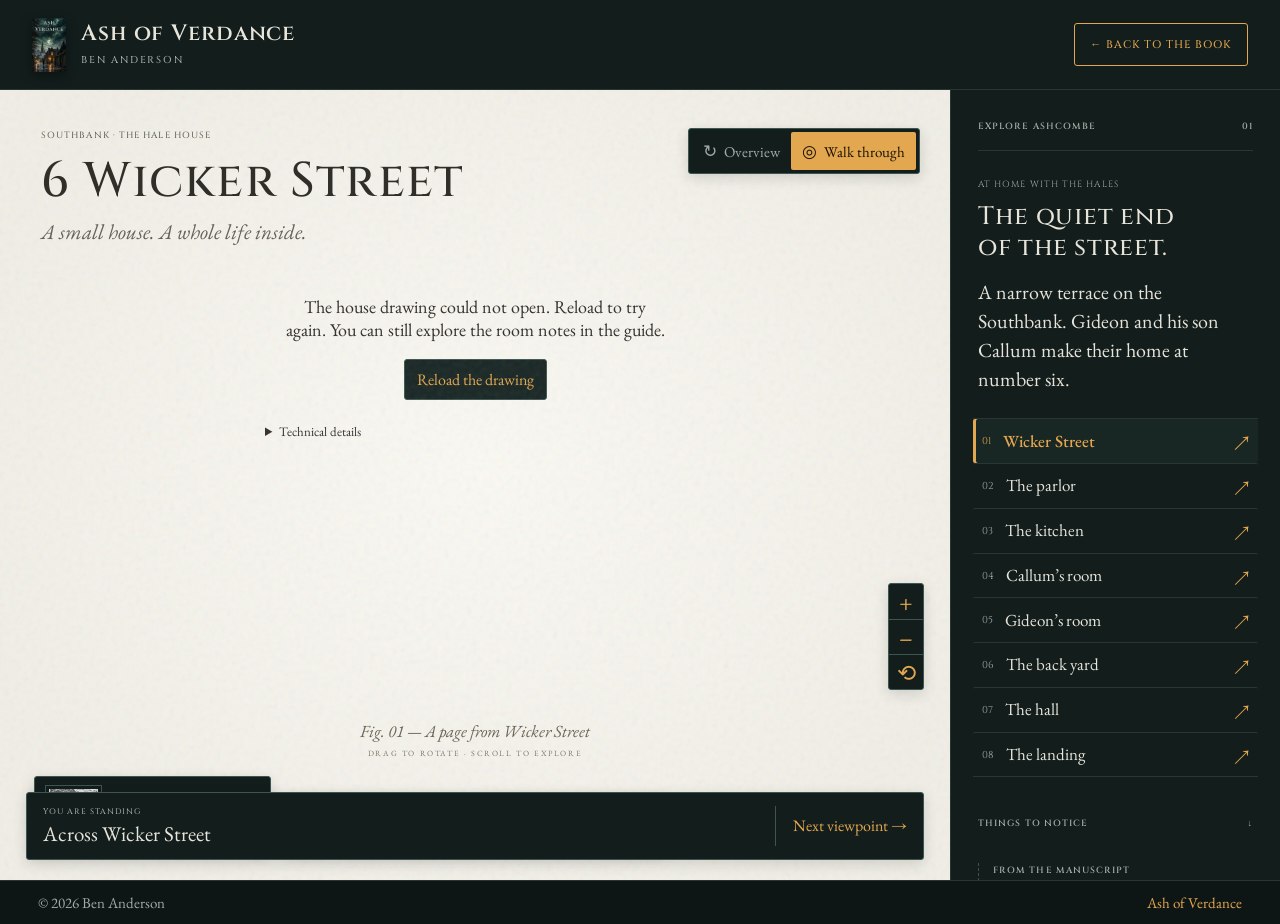
==== site/tour/index.html @ 25c8fab5 "Add illustrated, connected Hale house tour" ====
<!doctype html>
<html lang="en">
<head>
  <meta charset="utf-8">
  <meta name="viewport" content="width=device-width, initial-scale=1">
  <meta name="theme-color" content="#0e1615">
  <title>6 Wicker Street · Ash of Verdance</title>
  <meta name="description" content="Step into Gideon Hale’s home. An interactive, illustrated tour of 6 Wicker Street, from Ash of Verdance by Ben Anderson.">
  <link rel="icon" href="../cover.jpg">
  <link rel="stylesheet" href="tour.css?v=hearth-15">
  <link rel="stylesheet" href="site-theme.css?v=hearth-15">
  <script type="importmap">{"imports":{"three":"../vendor/three/three.module.js"}}</script>
</head>
<body>
  <header class="masthead">
    <a class="brand" href="../" aria-label="Ash of Verdance by Ben Anderson"><img class="brand-cover" src="../cover.jpg" alt=""><span>Ash of Verdance<small>Ben Anderson</small></span></a>
    <a class="back-link" href="../#map">← Back to the book</a>
  </header>
  <main class="workspace">
    <section class="plate" aria-label="Interactive three-dimensional illustration of Gideon Hale’s home">
      <div class="plate-heading"><p class="eyebrow">SOUTHBANK · THE HALE HOUSE</p><h1>6 Wicker Street</h1><p class="subtitle">A small house. A whole life inside.</p></div>
      <div id="viewport" tabindex="0" aria-label="3D house tour. Drag to look around. Click floor rings to move. Scroll to zoom. Use arrow keys to turn, plus and minus to zoom. Use the location and detail buttons to explore.">
        <div class="loading" id="loading" role="status"><span class="loading-drawing" aria-hidden="true">⌂</span>Opening the sketchbook…</div>
        <div class="fallback" id="fallback" hidden><p id="fallback-message">The house drawing could not open. Reload to try again. You can still explore the room notes in the guide.</p><button type="button" class="note-enter" onclick="location.reload()">Reload the drawing</button><details id="error-details" hidden><summary>Technical details</summary><pre id="error-text"></pre></details></div>
      </div>
      <div id="hotspots" class="hotspots" aria-label="Details from the novel"></div>
      <div id="waypoints" class="waypoints" aria-label="Move through the house"></div>
      <div id="overview-controls" class="overview-controls"><div role="group" aria-label="Choose a floor"><button type="button" data-floor="0" aria-pressed="true">Ground floor</button><button type="button" data-floor="1" aria-pressed="false">Upstairs</button></div><button type="button" id="begin-walk">Step inside the house →</button></div>
      <div id="walk-controls" class="walk-controls"><div><p class="eyebrow">YOU ARE STANDING</p><p id="position-label">Across Wicker Street</p></div><div id="viewpoints" class="viewpoints" role="group" aria-label="Standing viewpoints"></div><button id="step-forward" type="button">Next viewpoint →</button></div>
      <p id="tour-status" class="sr-only" role="status" aria-live="polite"></p>
      <div class="view-tools" role="group" aria-label="Camera mode"><button type="button" id="orbit" aria-pressed="false">↻ <span>Overview</span></button><button type="button" id="look" class="active" aria-pressed="true">◎ <span>Walk through</span></button></div>
      <div class="zoom-tools" role="group" aria-label="Camera controls"><button id="zoom-in" type="button" aria-label="Zoom in">+</button><button id="zoom-out" type="button" aria-label="Zoom out">−</button><button id="reset" type="button" aria-label="Reset camera view">⟲</button></div>
      <p class="drawing-label" id="drawing-label">Fig. 01 — A page from Wicker Street</p>
      <p class="gesture-hint" id="gesture-hint">DRAG TO ROTATE · SCROLL TO EXPLORE</p>
      <button class="map-peek" id="open-map" type="button" aria-haspopup="dialog"><img src="../map.jpg" alt=""><span>YOU ARE HERE<small>Southbank, Ashcombe ↗</small></span></button>
      <div class="compass" aria-hidden="true"><span id="compass-needle">↑</span><small>VIEW</small></div>
    </section>
    <aside class="journal" aria-label="House tour notes">
      <div class="journal-top"><p class="eyebrow">EXPLORE ASHCOMBE <span>01</span></p><div class="fine-rule"></div><p class="journal-kicker" id="scene-kicker">AT HOME WITH THE HALES</p><h2 id="scene-title">The quiet end<br>of the street.</h2><p class="scene-description" id="scene-description">A narrow terrace on the Southbank. Gideon and his son Callum make their home at number six.</p></div>
      <nav class="locations" aria-label="Tour locations"><button type="button" data-scene="street" aria-pressed="true" class="selected"><span>01</span> Wicker Street <span>↗</span></button><button type="button" data-scene="parlor" aria-pressed="false"><span>02</span> The parlor <span>↗</span></button><button type="button" data-scene="kitchen" aria-pressed="false"><span>03</span> The kitchen <span>↗</span></button><button type="button" data-scene="bedroom" aria-pressed="false"><span>04</span> Callum’s room <span>↗</span></button><button type="button" data-scene="gideon" aria-pressed="false"><span>05</span> Gideon’s room <span>↗</span></button><button type="button" data-scene="yard" aria-pressed="false"><span>06</span> The back yard <span>↗</span></button><button type="button" data-scene="hall"><span>07</span> The hall <span>↗</span></button><button type="button" data-scene="landing"><span>08</span> The landing <span>↗</span></button></nav>
      <nav id="room-exits" class="room-exits" aria-label="Doorways from this room"></nav>
      <div class="notice"><p class="eyebrow">THINGS TO NOTICE <span>↓</span></p><div id="details-list" class="details-list"></div></div>
      <article class="field-note" aria-live="polite" aria-atomic="true"><p class="eyebrow" id="note-number">FROM THE MANUSCRIPT</p><h3 id="note-title">The way home</h3><p id="note-text">The family usually comes in through the back. The front door opens straight onto Wicker Street, and sticks in its frame in wet weather.</p><button type="button" id="note-enter" class="note-enter" hidden></button><p class="source" id="note-source">CHAPTERS 13 & 26 · PHYSICAL DETAIL ONLY</p></article>
      <button type="button" class="next-stop" id="next-stop">Enter the front parlor <span>→</span></button>
      <div class="journal-foot"><span class="tiny-diamond" aria-hidden="true">◇</span><p>An illustrated interpretation.<br>Details from the book. No story reveals.</p><button type="button" id="open-sources">About this tour ↗</button></div>
    </aside>
  </main>
  <footer class="folio"><span>&copy; 2026 Ben Anderson</span><a href="../">Ash of Verdance</a></footer>
  <dialog id="map-dialog" aria-labelledby="map-title"><div class="dialog-heading"><div><p class="eyebrow">A CITY ON THE RIVER WEND</p><h2 id="map-title">Find your bearings.</h2></div><button type="button" class="close-dialog" aria-label="Close map">×</button></div><div class="dialog-map"><img src="../map.jpg" width="1200" height="1800" alt="Reader map of Ashcombe"><button type="button" class="map-marker" id="map-house">⌂ <span>6 Wicker Street</span></button></div><p class="map-disclaimer">Wicker Street is placed approximately within Southbank; it is not labelled on the reader map.</p></dialog>
  <dialog id="sources-dialog" aria-labelledby="sources-title"><div class="dialog-heading"><div><p class="eyebrow">A NOTE ON THE DRAWING</p><h2 id="sources-title">Built from the page.</h2></div><button type="button" class="close-dialog" aria-label="Close about this tour">×</button></div><div class="sources-body"><p>This tour imagines the Hale house near the start of <em>Ash of Verdance</em>. It uses the novel’s physical descriptions without retelling what happens in its rooms.</p><h3>What comes from the book</h3><ul><li><strong>Chapter 2, Mags:</strong> number six, the narrow front parlor, the kitchen table, lamp, and satchel peg by the back door.</li><li><strong>Chapter 8, Sallow Jack:</strong> Gideon’s washstand and looking glass, and Callum’s coat on its hook.</li><li><strong>Chapter 7, The Docks:</strong> the back gate, the kitchen range, and the clock on its shelf.</li><li><strong>Chapter 12, Seized:</strong> the hallway, creaking third stair, parlor mantel and clock, and the ill-fitting sash in Callum’s back bedroom.</li><li><strong>Chapters 13–15:</strong> the iron back latch, stone threshold, flagstones, range fender, kitchen cupboard, bread crock, coal scuttles, jug, and cup.</li><li><strong>Chapters 19, 25 & 26:</strong> the back lane, yard gate, kettle and rail, old pencil marks on the kitchen door, and the front window’s aged lace. Only descriptions of objects are used here.</li><li><strong>World notes, Ashcombe:</strong> a two-up two-down terrace on Wicker Street, roughly ten minutes from the bridge.</li></ul><h3>What the illustration fills in</h3><p>The exact dimensions, room arrangement, window positions, roof, brickwork, furniture shapes, street paving, and yard planting are artistic choices. The settee, Gideon’s dresser, and the arrangement of domestic objects fill in the house around its described furnishings. The rug is set back to leave the significant hearth boards visible. In this tour, the back entrance is placed at the end of the hall, beside the kitchen. Neighbouring houses and the street lamp establish the setting. The marker on the city map is approximate.</p><p>The tour is a three-dimensional ink drawing. The house opens as a cutaway overview. Step inside to look around at eye level, click the floor rings to move, or follow an arrow through an open doorway. The rooms share one connected hall, staircase and landing; moving between them follows that route. Numbered viewpoint buttons offer the same route. Choose <em>Overview</em> to rotate a cutaway of the room. You can also use the arrow keys while the scene has focus, or select each detail in the notes. The parlor, kitchen, and both bedrooms can all be entered; the street and yard connect them.</p><p class="source">AN ILLUSTRATED INTERPRETATION · CREATED FOR BEN ANDERSON</p></div></dialog>
  <noscript><p class="noscript">This illustrated 3D tour needs JavaScript. The house descriptions remain available above. <a href="../#map">Return to the Ashcombe map.</a></p></noscript>
  <script type="module">
    import('./tour.js?v=hearth-15').catch(error => {
      console.error('House tour could not start:', error);
      document.getElementById('loading').hidden = true;
      document.getElementById('fallback').hidden = false;
      document.getElementById('error-details').hidden = false;
      document.getElementById('error-text').textContent = `${error.name || 'Error'}: ${error.message || String(error)}`;
    });
  </script>
</body>
</html>
---- site/tour/tour.css ----
:root{--paper:#eeeade;--paper-light:#f7f4ec;--ink:#302e29;--muted:#7d796e;--line:#d3cebf;--accent:#73664d;--serif:'Cormorant Garamond',Georgia,serif;--sans:'DM Sans',Arial,sans-serif;color-scheme:light}
*{box-sizing:border-box}body{margin:0;background:var(--paper);color:var(--ink);font-family:var(--sans);font-size:14px}button,a{-webkit-tap-highlight-color:transparent}button{font:inherit;color:inherit;cursor:pointer}a{color:inherit}button:focus-visible,a:focus-visible,#viewport:focus-visible{outline:2px solid #6c5c38;outline-offset:4px}button{border:0;background:none}button:hover{color:#060504}button:disabled{opacity:.4;cursor:default}[hidden]{display:none!important}
.masthead{height:90px;display:flex;align-items:center;justify-content:space-between;border-bottom:1px solid var(--line);padding:0 38px}.brand{display:flex;align-items:center;gap:15px;text-decoration:none;font-family:var(--serif);font-weight:600;font-size:24px;letter-spacing:5px}.brand small{display:block;font:8px var(--sans);letter-spacing:2.1px;margin-top:5px}.brand-mark{display:grid;place-items:center;border:1px solid var(--ink);width:39px;height:45px;font:30px var(--serif);letter-spacing:0;outline:1px solid var(--ink);outline-offset:3px}.back-link{font-size:11px;letter-spacing:.3px;text-decoration:none;border-bottom:1px solid var(--line);padding:7px 0}.workspace{display:grid;grid-template-columns:minmax(0,1fr) 330px;min-height:790px;height:calc(100svh - 134px)}.plate{position:relative;overflow:hidden;min-width:0;background:radial-gradient(ellipse at 45% 50%,#f9f6ed 0%,#eeeade 75%)}.plate:after{content:'';position:absolute;inset:0;pointer-events:none;opacity:.14;background-image:url("data:image/svg+xml,%3Csvg viewBox='0 0 180 180' xmlns='http://www.w3.org/2000/svg'%3E%3Cfilter id='n'%3E%3CfeTurbulence type='fractalNoise' baseFrequency='.77' numOctaves='3' stitchTiles='stitch'/%3E%3C/filter%3E%3Crect width='100%25' height='100%25' opacity='.4' filter='url(%23n)'/%3E%3C/svg%3E")}.plate-heading{position:absolute;top:39px;left:41px;pointer-events:none;z-index:2}.eyebrow{font-size:9px;line-height:1.6;font-weight:600;letter-spacing:1.8px;margin:0;color:var(--muted)}h1{font:500 clamp(40px,4.7vw,70px)/1.05 var(--serif);letter-spacing:-1.8px;margin:10px 0 7px}.subtitle{font:italic 18px var(--serif);color:var(--muted);margin:0}#viewport{position:absolute;inset:0;outline-offset:-5px;touch-action:none}#viewport>canvas,#viewport>.ink-svg{display:block;width:100%;height:100%;cursor:grab}#viewport>canvas:active,#viewport>.ink-svg:active{cursor:grabbing}.loading{position:absolute;inset:0;display:flex;align-items:center;justify-content:center;flex-direction:column;gap:15px;color:var(--muted);font:italic 21px var(--serif)}.loading-drawing{font:65px var(--serif)}.fallback{position:absolute;inset:190px 60px 150px;text-align:center}.fallback img{height:65%;max-width:100%;object-fit:contain;filter:sepia(.2);opacity:.8}.fallback p{max-width:380px;margin:15px auto;font:18px var(--serif)}.hotspots{position:absolute;inset:0;pointer-events:none;z-index:3}.hotspot{position:absolute;display:grid;place-items:center;width:27px;height:27px;border:1px solid #605c50;border-radius:50%;background:#f9f5e9e8;font-size:10px;font-weight:600;pointer-events:auto;box-shadow:0 0 0 4px #f7f3e955;transform:translate(-50%,-50%)}.hotspot:hover,.hotspot.active{background:var(--ink);color:var(--paper-light);box-shadow:0 0 0 5px #f7f3e988}.hotspot-label{position:absolute;left:35px;white-space:nowrap;background:#f7f3e9ed;border:1px solid var(--line);font-size:10px;padding:7px 10px;display:none}.hotspot:hover .hotspot-label{display:block}.view-tools{position:absolute;z-index:4;top:38px;right:30px;border:1px solid #c8c1b2;display:flex;background:#f4f0e6ed;padding:3px;border-radius:3px}.view-tools button{padding:9px 11px;font-size:14px;color:var(--muted)}.view-tools button span{font-size:10px;margin-left:4px}.view-tools .active{background:var(--ink);color:var(--paper-light);border-radius:2px}.zoom-tools{position:absolute;z-index:4;right:26px;bottom:190px;display:flex;flex-direction:column;border:1px solid #c8c1b2;background:#f4f0e6e8}.zoom-tools button{width:34px;height:35px;font-size:20px}.zoom-tools button+button{border-top:1px solid var(--line)}.drawing-label{position:absolute;bottom:138px;left:0;right:0;pointer-events:none;text-align:center;font:italic 17px var(--serif);color:#6b6557;margin:0;z-index:2}.gesture-hint{position:absolute;bottom:113px;left:0;right:0;text-align:center;font-size:8px;letter-spacing:1.6px;color:var(--muted);pointer-events:none;z-index:2}.map-peek{position:absolute;bottom:29px;left:34px;z-index:4;display:flex;gap:13px;align-items:center;padding:0;text-align:left}.map-peek img{width:57px;height:57px;object-fit:cover;object-position:60% 70%;border:1px solid #ada694;filter:sepia(.4);padding:3px}.map-peek span{font-size:8px;letter-spacing:1.6px;font-weight:600;color:var(--muted)}.map-peek small{display:block;font:italic 15px var(--serif);letter-spacing:0;margin-top:6px;color:var(--ink)}.compass{position:absolute;bottom:31px;right:33px;display:flex;flex-direction:column;align-items:center;color:#827a67;gap:6px}.compass span{display:block;font:37px var(--serif);line-height:35px;transform-origin:center}.compass small{font-size:7px;letter-spacing:2px}.journal{position:relative;border-left:1px solid var(--line);background:#f3efe5;overflow-y:auto;scrollbar-width:thin;padding:29px 27px 20px;z-index:5}.journal .eyebrow{display:flex;justify-content:space-between;font-size:8px;letter-spacing:1.5px}.fine-rule{border-top:1px solid var(--line);margin:17px 0 27px}.journal-kicker{font-size:8px;letter-spacing:1.65px;color:var(--muted);margin:0 0 9px}.journal h2{font:500 35px/1.04 var(--serif);letter-spacing:-.6px;margin:0 0 15px}.scene-description{font:17px/1.5 var(--serif);color:#716b5e;margin:0}.locations{margin:23px -5px 25px;border-top:1px solid var(--line);border-bottom:1px solid var(--line)}.locations button{display:flex;align-items:center;gap:12px;width:100%;padding:11px 7px;text-align:left;font-size:11px}.locations button+button{border-top:1px solid #dcd6c955}.locations button span:first-child{font-size:9px;color:var(--muted)}.locations button span:last-child{margin-left:auto;font-size:13px}.locations button.selected{background:#e5dfd0;font-weight:600}.notice>.eyebrow{margin-bottom:11px}.details-list{display:grid;gap:2px}.detail-button{display:flex;align-items:center;gap:10px;text-align:left;padding:6px 0;width:100%;font-size:10px;color:#696252}.detail-button span{display:grid;place-items:center;border:1px solid #bab1a0;border-radius:50%;width:19px;height:19px;font-size:8px}.detail-button.active{color:var(--ink)}.detail-button.active span{color:var(--paper-light);background:var(--ink);border-color:var(--ink)}.field-note{border-left:1px solid #bcb29d;padding-left:14px;margin:21px 0 20px}.field-note h3{font:500 24px var(--serif);margin:6px 0}.field-note>p:not(.eyebrow):not(.source){font:16px/1.45 var(--serif);margin:0;color:#6d6657}.source{font-size:7px!important;line-height:1.6;letter-spacing:1.1px;color:#8b8271;margin:12px 0 0}.next-stop{display:flex;justify-content:space-between;align-items:center;border:1px solid #8c8069;width:100%;padding:13px 12px;text-align:left;font-size:10px;background:#ebe4d5}.next-stop:hover{background:#e0d7c4}.next-stop span{font-size:17px}.journal-foot{display:grid;grid-template-columns:15px 1fr;column-gap:6px;align-items:center;margin-top:21px;color:#89806e}.journal-foot p{font:italic 13px/1.4 var(--serif);margin:0}.journal-foot button{grid-column:2;text-align:left;padding:10px 0 0;text-decoration:underline;text-underline-offset:3px;font-size:8px}.folio{height:44px;display:flex;justify-content:space-between;align-items:center;padding:0 38px;border-top:1px solid var(--line);font-size:8px;letter-spacing:1.65px;color:#857d6b}.folio i{font-family:var(--serif);text-transform:none;letter-spacing:0;font-size:12px;margin:0 3px}
dialog{border:1px solid #ada18a;padding:25px;background:var(--paper-light);color:var(--ink);max-width:min(620px,calc(100% - 30px));max-height:90svh;scrollbar-width:thin}dialog::backdrop{background:#28261fd9;backdrop-filter:blur(4px)}.dialog-heading{display:flex;justify-content:space-between;align-items:center;gap:20px;margin-bottom:20px}.dialog-heading h2{font:500 33px var(--serif);margin:4px 0 0}.close-dialog{font:30px var(--serif);width:40px;height:40px}.dialog-map{position:relative}.dialog-map>img{width:100%;height:auto;display:block}.map-marker{position:absolute;left:64%;top:69%;background:var(--ink);color:var(--paper-light);padding:6px 8px;border:2px solid var(--paper-light);box-shadow:0 0 0 1px var(--ink);font-size:22px;white-space:nowrap;transform:translate(-50%,-50%)}.map-marker span{font-size:10px;vertical-align:middle}.map-disclaimer{font:italic 15px/1.4 var(--serif);color:var(--muted);margin:15px 0 0}.sources-body{font:18px/1.55 var(--serif)}.sources-body h3{font-weight:600;margin:22px 0 10px}.sources-body ul{padding-left:22px}.sources-body li{padding:5px 0}.sources-body .source{margin-top:25px}.noscript{padding:20px;text-align:center}
@media(min-width:1500px){.workspace{grid-template-columns:minmax(0,1fr) 370px}.journal{padding:36px 36px}.journal h2{font-size:40px}.scene-description{font-size:19px}.field-note>p:not(.eyebrow):not(.source){font-size:18px}.locations button{padding:13px 7px}.detail-button{padding:8px 0}.fine-rule{margin-bottom:35px}}
@media(max-width:1050px){.workspace{grid-template-columns:minmax(0,1fr) 290px}.journal{padding:24px 20px}.plate-heading{left:28px;top:31px}h1{font-size:49px}.view-tools{top:151px;left:28px;right:auto}.journal h2{font-size:32px}}
@media(max-width:720px){.masthead{height:73px;padding:0 23px}.brand{font-size:20px;gap:12px;letter-spacing:3px}.brand small{font-size:6px;letter-spacing:1.5px}.brand-mark{height:33px;width:29px;font-size:24px}.back-link{font-size:9px}.workspace{display:flex;flex-direction:column;height:auto;min-height:0}.plate{height:650px;height: min(760px,calc(100svh - 75px));min-height:560px}.plate-heading{left:25px;top:28px}h1{font-size:52px}.subtitle{font-size:17px}.view-tools{top:146px;left:25px}.zoom-tools{bottom:155px;right:18px}.drawing-label{bottom:123px}.gesture-hint{bottom:97px;font-size:7px}.map-peek{bottom:25px;left:24px}.map-peek img{width:45px;height:45px}.compass{bottom:26px;right:24px}.journal{border-left:0;border-top:1px solid var(--line);padding:25px;overflow:visible}.journal-top{max-width:580px}.fine-rule{margin:14px 0 23px}.journal h2 br{display:none}.journal h2 br:after{content:' '}.journal h2{font-size:36px}.locations{display:flex;gap:3px;margin:20px 0;padding:6px 0}.locations button{width:auto;flex:1;gap:6px;padding:10px 6px;font-size:10px;white-space:nowrap}.locations button+button{border-top:0}.locations button span:last-child{display:none}.details-list{grid-template-columns:1fr 1fr;gap:6px 12px}.field-note{margin:23px 0}.field-note>p:not(.eyebrow):not(.source){font-size:18px}.journal-foot{margin:20px 0 4px}.folio{height:auto;min-height:59px;padding:17px 24px;gap:15px;flex-wrap:wrap;font-size:7px}.hotspot-label{display:none!important}.map-marker span{font-size:8px}.dialog-heading h2{font-size:28px}}
@media(prefers-reduced-motion:reduce){*{scroll-behavior:auto!important}}

/* Paper, open doorways, and visible room choices. */
:root{--paper:#f0eee6;--paper-light:#faf8f1;--ink:#292825;--line:#d2cfc4}
.plate{background:radial-gradient(ellipse at 50% 48%,#faf9f3 0%,#f0eee6 80%)}
.plate:after{opacity:.21}
.journal{background:#f7f4eb}.field-note{border-left-style:dashed}
.detail-row{display:flex;align-items:center;gap:5px;min-width:0}
.detail-row .detail-button{flex:1;min-width:0}.detail-button span{flex-shrink:0}
.detail-enter{flex-shrink:0;padding:9px 4px;font-size:9px;border-bottom:1px solid #aaa28e;white-space:nowrap}
.note-enter{display:block;margin-top:12px;padding:10px 13px;border:1px solid #8d846f;background:#ede8db;font-size:10px}
@media(max-width:720px){
  .plate{min-height:640px}
  .locations{display:grid;grid-template-columns:repeat(3,minmax(0,1fr));gap:4px}
  .locations button{min-height:40px;font-size:10px}.details-list{grid-template-columns:1fr}
}

.fallback>.note-enter{margin:18px auto}.fallback details{max-width:420px;margin:22px auto;font:13px/1.5 var(--sans);text-align:left}.fallback pre{white-space:pre-wrap;overflow-wrap:anywhere;padding:12px;background:#e5dfd1;border:1px solid var(--line)}

/* Eye-level tour: the artwork takes the stage; navigation sits at its edges. */
.hotspot-label{color:#292825;background:#fffdf7;border-color:#b7af9d;box-shadow:0 6px 22px #28261f24;white-space:normal;width:260px;text-align:left;padding:13px 15px;font-weight:400;line-height:1.5;pointer-events:none;z-index:10}
.hotspot-label strong{display:block;font:600 20px/1.15 var(--serif);margin-bottom:6px}
.hotspot-label>span{display:block;font:12px/1.5 var(--sans);color:#4f4b42}
.hotspot:hover,.hotspot:focus-visible{z-index:20}
.hotspot:hover .hotspot-label,.hotspot:focus-visible .hotspot-label{display:block}
.tip-left .hotspot-label{left:auto;right:35px}
.hotspot:focus-visible .hotspot-label{display:block}
.waypoints{position:absolute;inset:0;z-index:4;pointer-events:none}
.waypoint{position:absolute;transform:translate(-50%,-50%);pointer-events:auto;min-width:48px;height:44px;padding:5px;display:grid;place-items:center}
.waypoint-icon{display:grid;place-items:center;width:40px;height:26px;border:2px solid #fefcf5;border-radius:50%;background:#302e29bb;box-shadow:0 0 0 1px #302e2970,0 3px 8px #0003;color:#fffdf5;font:24px/1 var(--sans)}
.waypoint.door .waypoint-icon{background:#f7f3e9;color:#302e29;border-color:#302e29;font-size:19px}
.waypoint:hover .waypoint-icon,.waypoint:focus-visible .waypoint-icon{background:#292825;color:white;box-shadow:0 0 0 5px #f8f5e970}
.waypoint-label{display:none;position:absolute;bottom:47px;left:50%;transform:translateX(-50%);padding:9px 12px;max-width:230px;width:max-content;white-space:normal;background:#292825;color:#fffdf5;box-shadow:0 4px 12px #0002;font:11px/1.4 var(--sans);text-align:center}
.waypoint:hover,.waypoint:focus-visible{z-index:8}.waypoint:hover .waypoint-label,.waypoint:focus-visible .waypoint-label{display:block}
.waypoint.tip-left .waypoint-label{left:auto;right:0;transform:none}
.walk-controls{position:absolute;z-index:5;bottom:20px;left:26px;right:26px;display:flex;align-items:center;gap:18px;padding:13px 16px;background:#faf8f0f2;border:1px solid #c6c0b1;box-shadow:0 6px 28px #27251f12;border-radius:3px}
.walk-controls .eyebrow{font-size:7px;letter-spacing:1.4px}
#position-label{font:500 21px/1.1 var(--serif);margin:4px 0 0}.viewpoints{display:flex;gap:4px;margin-left:auto}
.viewpoints button{height:36px;width:36px;border:1px solid #c7c0b2;border-radius:50%;font-size:10px;background:#fffdf6}
.viewpoints button[aria-pressed=true]{background:#302e29;color:#fffdf6;border-color:#302e29}
#step-forward{border-left:1px solid #c7c0b2;padding:10px 0 10px 17px;font-size:11px;max-width:190px;text-align:left}
.room-exits{display:flex;gap:6px;flex-wrap:wrap;margin:-10px 0 25px}.room-exits button{font-size:10px;line-height:1.5;padding:9px 11px;border:1px solid #c6bfaf;background:#ebe6d9;text-align:left}
.room-exits button:hover{background:#ddd5c2}
.plate[data-mode=look] .plate-heading{top:24px;left:27px;background:#faf8f0eb;padding:12px 17px;border:1px solid #d1cabc;border-radius:2px}
.plate[data-mode=look] h1{font-size:30px;letter-spacing:-.5px;margin:3px 0 0}
.plate[data-mode=look] .subtitle{display:none}.plate[data-mode=look] .eyebrow{font-size:7px}
.plate[data-mode=look] .view-tools{top:24px;right:26px;left:auto}
.plate[data-mode=look] .map-peek{bottom:113px;left:27px;padding:8px 10px;background:#faf8f0e8;border:1px solid #d1cabc}
.plate[data-mode=look] .map-peek img{width:35px;height:35px}.plate[data-mode=look] .map-peek span{font-size:7px}
.plate[data-mode=look] .map-peek small{font-size:13px;margin-top:3px}
.plate[data-mode=look] .zoom-tools{bottom:113px;right:26px}
.plate[data-mode=look] .drawing-label,.plate[data-mode=look] .compass{display:none}
.plate[data-mode=look] .gesture-hint{bottom:92px;color:#3e3a32;text-shadow:0 0 4px #fff,0 0 6px #fff}
.sr-only{position:absolute;width:1px;height:1px;padding:0;margin:-1px;overflow:hidden;clip:rect(0,0,0,0);white-space:nowrap;border:0}
@media(max-width:1050px){.walk-controls{gap:10px;left:16px;right:16px;padding:12px}.walk-controls>div:first-child{max-width:170px}#position-label{font-size:18px}.viewpoints{gap:3px}.viewpoints button{width:30px;height:30px}#step-forward{max-width:125px;padding-left:10px;font-size:10px}.plate[data-mode=look] .view-tools{top:111px;left:27px;right:auto}}
@media(max-width:720px){
 .plate[data-mode=look]{min-height:590px;height:calc(100svh - 73px);max-height:850px}
 .plate[data-mode=look] .plate-heading{top:18px;left:18px;padding:9px 12px}.plate[data-mode=look] h1{font-size:27px}
 .plate[data-mode=look] .view-tools{top:98px;left:18px}.plate[data-mode=look] .map-peek{left:18px;bottom:128px}.plate[data-mode=look] .zoom-tools{right:18px;bottom:128px}
 .walk-controls{bottom:15px;left:14px;right:14px;flex-wrap:wrap;gap:8px;padding:11px 12px}.walk-controls>div:first-child{max-width:none;flex:1}.viewpoints{margin-left:0}#step-forward{flex-basis:100%;max-width:none;border-left:0;border-top:1px solid #d1cabc;padding:9px 0 0;text-align:center}
 .plate[data-mode=look] .gesture-hint{bottom:112px;font-size:6px;letter-spacing:1px}
 .hotspot:hover .hotspot-label,.hotspot:focus-visible .hotspot-label{display:block!important;width:min(230px,65vw)}
 .hotspot-label{top:35px;left:-12px}.tip-left .hotspot-label{right:-12px}.hotspot-label>span{font-size:11px}.hotspot-label strong{font-size:18px}
 .room-exits{margin-top:-5px}.room-exits button{min-height:42px}.waypoint-label{max-width:160px}
}
.overview-controls{position:absolute;bottom:28px;left:50%;transform:translateX(-50%);z-index:5;display:flex;align-items:center;gap:12px;padding:8px;background:#faf8f1f2;border:1px solid #c6c0b1;box-shadow:0 6px 28px #27251f12;border-radius:3px;white-space:nowrap}
.overview-controls>div{display:flex;gap:4px}.overview-controls button{padding:10px 13px;font-size:11px}.overview-controls [aria-pressed=true]{background:#302e29;color:#fffdf5}.overview-controls #begin-walk{border-left:1px solid #c6c0b1}
.plate[data-mode=orbit] .map-peek{bottom:115px}.plate[data-mode=orbit] .compass{bottom:115px}
.plate[data-mode=orbit] .drawing-label{bottom:112px}.plate[data-mode=orbit] .gesture-hint{bottom:88px}
@media(max-width:1050px){.overview-controls{gap:4px}.overview-controls button{padding:10px;font-size:10px}}
@media(max-width:720px){.overview-controls{bottom:20px;flex-wrap:wrap;width:calc(100% - 36px);justify-content:center;white-space:normal}.overview-controls #begin-walk{border-left:0}.plate[data-mode=orbit] .map-peek{bottom:150px}.plate[data-mode=orbit] .compass{bottom:150px}.plate[data-mode=orbit] .drawing-label{bottom:125px}.plate[data-mode=orbit] .gesture-hint{bottom:106px}}
---- site/tour/site-theme.css ----
@import url('https://fonts.googleapis.com/css2?family=Cinzel:wght@500;600&family=EB+Garamond:ital,wght@0,400;0,500;1,400&display=swap');

/* The author's site palette and typography; the illustration retains its paper ground. */
:root{--night:#0e1615;--hero:#121d1c;--site-line:#283734;--fg:#e7e4da;--site-muted:#a2aba5;--lamp:#e3a74f;--lamp-hi:#f0bb68;--button-ink:#1a1206;--pill:#182624;--pill-line:#3d5550;--pill-fg:#c9d6cd;--display:"Cinzel",Georgia,serif;--serif:"EB Garamond",Garamond,Georgia,serif;--sans:var(--serif);color-scheme:dark}
body{background:var(--night);color:var(--fg);font-family:var(--serif);font-size:18px;line-height:1.5}
a{color:var(--lamp)}a:hover{color:var(--lamp-hi)}button:hover{color:var(--lamp-hi)}
button:focus-visible,a:focus-visible,#viewport:focus-visible{outline-color:var(--lamp);outline-offset:3px}
.masthead{background:var(--hero);border-color:var(--site-line);padding-inline:32px}
.brand{font:600 22px/1.2 var(--display);letter-spacing:.04em;color:var(--fg);gap:15px}
.brand:hover{color:var(--fg)}.brand small{font:500 10px/1.5 var(--display);letter-spacing:.18em;text-transform:uppercase;color:var(--site-muted);margin-top:6px}
.brand-cover{display:block;width:34px;height:54px;object-fit:cover;border-radius:2px;box-shadow:0 4px 12px #0005}
.back-link{font:500 11px var(--display);letter-spacing:.08em;text-transform:uppercase;border:1px solid var(--lamp);padding:13px 15px;border-radius:3px}
.journal{background:var(--hero);border-color:var(--site-line);color:var(--fg);scrollbar-color:var(--pill-line) var(--hero)}
.journal .eyebrow,.journal-kicker,.source,.journal-foot{color:var(--site-muted)}
.journal .eyebrow,.journal-kicker{font-family:var(--display);font-size:9px;letter-spacing:.12em}
.fine-rule,.locations{border-color:var(--site-line)}
.journal h2{font:500 25px/1.25 var(--display);letter-spacing:.025em;color:var(--fg)}
.scene-description{font:20px/1.45 var(--serif);color:var(--fg)}
.locations{margin-block:24px}.locations button{font:17px/1.25 var(--serif);padding:10px 9px;color:var(--fg);border-radius:2px}
.locations button+button{border-color:var(--site-line)}.locations button span:first-child{font:10px var(--display);color:var(--site-muted)}
.locations button span:last-child{color:var(--lamp);font-size:19px}.locations button:hover{background:var(--pill);color:var(--lamp)}
.locations button.selected{background:var(--pill);box-shadow:inset 3px 0 var(--lamp);color:var(--lamp);font-weight:500}.locations button.selected span{color:var(--lamp)}
.room-exits button,.note-enter{background:var(--pill);border-color:var(--pill-line);color:var(--lamp);font:16px/1.2 var(--serif);border-radius:3px;padding:10px 12px}
.room-exits button:hover,.note-enter:hover{border-color:var(--lamp);background:var(--pill)}
.detail-button{font:16px/1.3 var(--serif);color:var(--pill-fg);padding-block:8px}.detail-button span{border-color:var(--pill-line);font:9px var(--display);width:22px;height:22px}
.detail-button.active,.detail-button:hover{color:var(--lamp)}.detail-button.active span{background:var(--lamp);color:var(--button-ink);border-color:var(--lamp)}
.detail-enter{color:var(--lamp);font-size:14px;border-color:var(--pill-line)}
.field-note{border-color:var(--pill-line)}.field-note h3{font:500 25px/1.2 var(--serif);color:var(--fg)}
.field-note>p:not(.eyebrow):not(.source){font:19px/1.45 var(--serif);color:var(--fg)}
.source{font:9px/1.6 var(--display)!important;letter-spacing:.06em}
.next-stop{background:var(--lamp);border-color:var(--lamp);color:var(--button-ink);font:500 11px/1.5 var(--display);letter-spacing:.04em;border-radius:3px;padding:14px}
.next-stop:hover{background:var(--lamp-hi);color:var(--button-ink)}
.journal-foot p{font:italic 16px/1.4 var(--serif)}.journal-foot button{color:var(--lamp);font-size:15px;padding-top:8px}
.folio{background:var(--night);border-color:var(--site-line);font:15px var(--serif);letter-spacing:0;color:var(--site-muted)}
.folio a{text-decoration:none}.folio a:hover{text-decoration:underline}

.plate{color:#302e29;color-scheme:light}.plate h1{font:500 clamp(30px,3.8vw,54px)/1.2 var(--display);letter-spacing:.025em}
.plate .eyebrow{font:500 9px/1.5 var(--display);letter-spacing:.12em;color:#66685d}.subtitle{font:italic 21px/1.3 var(--serif);color:#656359}
.view-tools,.zoom-tools,.walk-controls,.overview-controls,.plate[data-mode=look] .plate-heading,.plate[data-mode=look] .map-peek,.map-peek{background:var(--hero);color:var(--fg);border:1px solid var(--pill-line);border-radius:3px;box-shadow:0 4px 14px #0e161524}
.view-tools button{font:17px var(--serif);color:var(--site-muted);padding:8px 11px}.view-tools button span{font-size:15px}.view-tools .active{background:var(--lamp);color:var(--button-ink)}
.zoom-tools button{color:var(--lamp);font-size:23px}.zoom-tools button+button{border-color:var(--pill-line)}
.walk-controls .eyebrow,.plate[data-mode=look] .plate-heading .eyebrow{color:var(--site-muted);font-size:8px}
.plate[data-mode=look] h1{font:500 25px/1.2 var(--display);color:var(--fg);letter-spacing:.02em}
#position-label{font:21px/1.15 var(--serif);color:var(--fg)}
.viewpoints button{background:var(--pill);border-color:var(--pill-line);color:var(--fg);font:11px var(--display)}
.viewpoints button[aria-pressed=true]{background:var(--lamp);color:var(--button-ink);border-color:var(--lamp)}
#step-forward{color:var(--lamp);border-color:var(--pill-line);font:16px/1.2 var(--serif)}
.overview-controls button{font:15px var(--serif);color:var(--fg)}.overview-controls [aria-pressed=true]{background:var(--pill);box-shadow:inset 0 -2px var(--lamp);color:var(--lamp)}
.overview-controls #begin-walk{background:var(--lamp);border:1px solid var(--lamp);color:var(--button-ink);border-radius:3px;font:500 10px/1.4 var(--display);letter-spacing:.04em}
.overview-controls #begin-walk:hover{background:var(--lamp-hi)}
.map-peek{padding:8px 10px}.map-peek span,.plate[data-mode=look] .map-peek span{font:500 8px var(--display);color:var(--site-muted)}
.map-peek small,.plate[data-mode=look] .map-peek small{font:italic 16px var(--serif);color:var(--lamp)}.map-peek img{border-color:var(--pill-line);filter:none}
.hotspot{color:#302e29;font-family:var(--display)}.hotspot:hover,.hotspot.active{background:var(--lamp);color:var(--button-ink)}
.hotspot-label{background:#fffdf7;color:#292825;border-color:#b7af9d;width:285px}.hotspot-label strong{font:500 23px/1.1 var(--serif)}.hotspot-label>span{font:17px/1.35 var(--serif);color:#3b3931}
.waypoint-label{background:var(--hero);color:var(--fg);font:16px/1.25 var(--serif);border:1px solid var(--pill-line)}
.waypoint-icon,.waypoint.door .waypoint-icon{background:var(--hero);color:var(--lamp);border-color:var(--lamp)}
.waypoint:hover .waypoint-icon,.waypoint:focus-visible .waypoint-icon{background:var(--lamp);color:var(--button-ink)}
dialog{background:var(--hero);color:var(--fg);border-color:var(--pill-line);color-scheme:dark}dialog::backdrop{background:#0e1615dc}
.dialog-heading h2{font:500 25px/1.25 var(--display)}.dialog-heading .eyebrow,.map-disclaimer{color:var(--site-muted)}.close-dialog{color:var(--lamp)}
.sources-body{font:20px/1.5 var(--serif)}.sources-body h3{font:500 16px/1.4 var(--display);color:var(--lamp)}
.map-marker{background:var(--lamp);color:var(--button-ink);border-color:var(--hero)}
@media(min-width:1500px){.journal h2{font-size:28px}.scene-description{font-size:21px}}
@media(max-width:1050px){.brand{font-size:20px}.journal h2{font-size:23px}.overview-controls button{font-size:14px}#step-forward{font-size:15px}.plate h1{font-size:38px}}
@media(max-width:720px){
 .masthead{padding-inline:18px}.brand{font-size:16px;gap:10px;letter-spacing:.02em}.brand small{font-size:8px}.brand-cover{width:27px;height:43px}.back-link{font-size:9px;letter-spacing:0;padding:10px}
 .journal h2{font-size:26px}.journal .eyebrow{font-size:9px}.scene-description{font-size:20px}.locations{grid-template-columns:repeat(2,minmax(0,1fr))}.locations button{font-size:17px;white-space:normal}
 .plate h1{font-size:33px}.plate[data-mode=look] h1{font-size:21px}.view-tools button span{font-size:14px}
 .walk-controls{border-color:var(--pill-line)}#position-label{font-size:19px}#step-forward{font-size:16px;border-top-color:var(--pill-line)}
 .hotspot-label>span{font-size:16px}.hotspot-label strong{font-size:21px}.overview-controls #begin-walk{font-size:10px}
 .room-exits button{font-size:16px}.folio{font-size:15px;padding-inline:24px}.sources-body{font-size:18px}
}
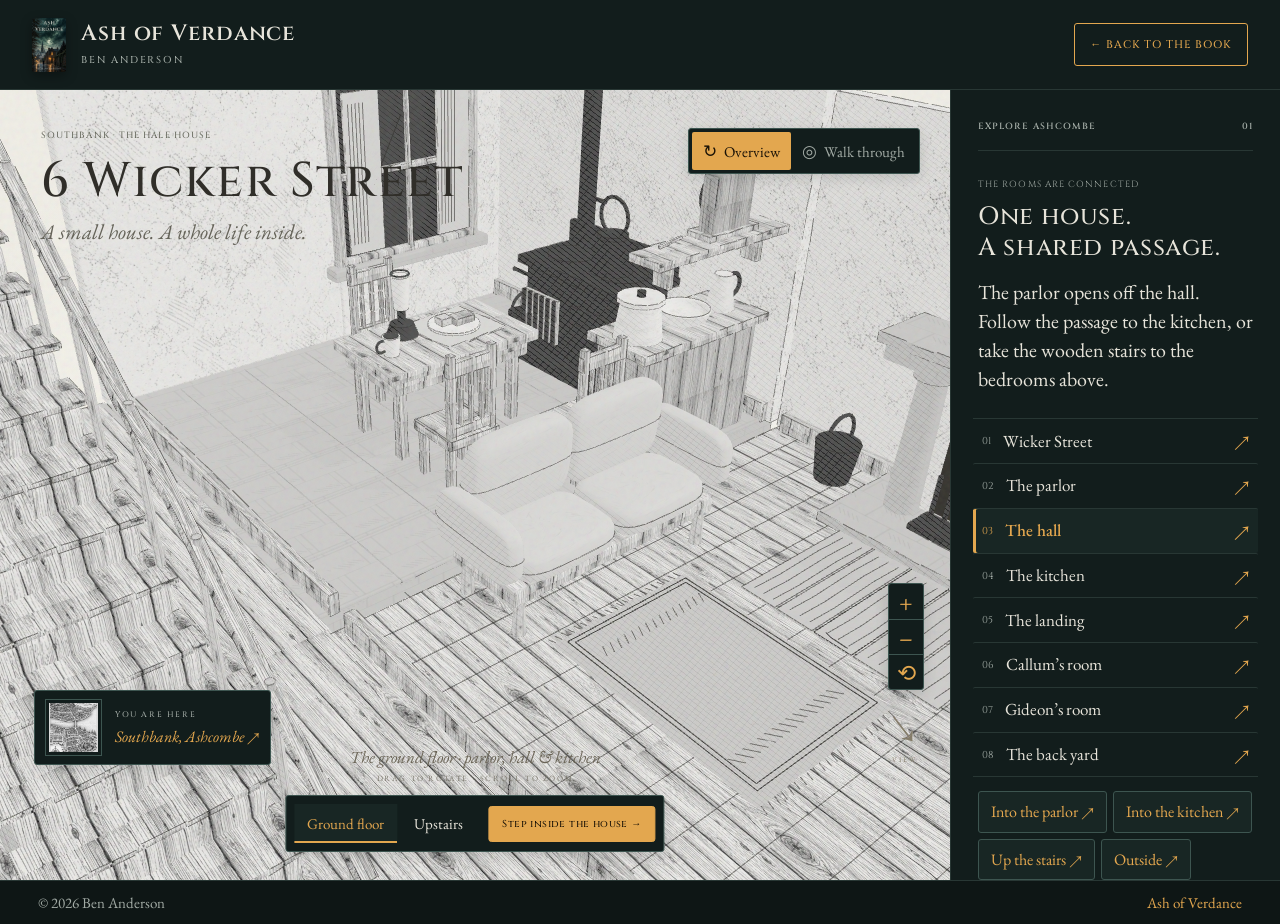
==== commit 15f33ae1: "Simplify tour calls to action and add book preorder card Add a Preorder on Amazon card to the tour s" ====
--- a/site/tour/index.html
+++ b/site/tour/index.html
@@ -7,8 +7,8 @@
   <title>6 Wicker Street · Ash of Verdance</title>
   <meta name="description" content="Step into Gideon Hale’s home. An interactive, illustrated tour of 6 Wicker Street, from Ash of Verdance by Ben Anderson.">
   <link rel="icon" href="../cover.jpg">
-  <link rel="stylesheet" href="tour.css?v=hearth-15">
-  <link rel="stylesheet" href="site-theme.css?v=hearth-15">
+  <link rel="stylesheet" href="tour.css?v=hearth-16">
+  <link rel="stylesheet" href="site-theme.css?v=hearth-16">
   <script type="importmap">{"imports":{"three":"../vendor/three/three.module.js"}}</script>
 </head>
 <body>
@@ -37,20 +37,21 @@
     </section>
     <aside class="journal" aria-label="House tour notes">
       <div class="journal-top"><p class="eyebrow">EXPLORE ASHCOMBE <span>01</span></p><div class="fine-rule"></div><p class="journal-kicker" id="scene-kicker">AT HOME WITH THE HALES</p><h2 id="scene-title">The quiet end<br>of the street.</h2><p class="scene-description" id="scene-description">A narrow terrace on the Southbank. Gideon and his son Callum make their home at number six.</p></div>
-      <nav class="locations" aria-label="Tour locations"><button type="button" data-scene="street" aria-pressed="true" class="selected"><span>01</span> Wicker Street <span>↗</span></button><button type="button" data-scene="parlor" aria-pressed="false"><span>02</span> The parlor <span>↗</span></button><button type="button" data-scene="kitchen" aria-pressed="false"><span>03</span> The kitchen <span>↗</span></button><button type="button" data-scene="bedroom" aria-pressed="false"><span>04</span> Callum’s room <span>↗</span></button><button type="button" data-scene="gideon" aria-pressed="false"><span>05</span> Gideon’s room <span>↗</span></button><button type="button" data-scene="yard" aria-pressed="false"><span>06</span> The back yard <span>↗</span></button><button type="button" data-scene="hall"><span>07</span> The hall <span>↗</span></button><button type="button" data-scene="landing"><span>08</span> The landing <span>↗</span></button></nav>
+      <nav class="locations" aria-label="Tour locations"><button type="button" data-scene="street" aria-pressed="true" class="selected"><span>01</span> Wicker Street <span>↗</span></button><button type="button" data-scene="parlor" aria-pressed="false"><span>02</span> The parlor <span>↗</span></button><button type="button" data-scene="hall" aria-pressed="false"><span>03</span> The hall <span>↗</span></button><button type="button" data-scene="kitchen" aria-pressed="false"><span>04</span> The kitchen <span>↗</span></button><button type="button" data-scene="landing" aria-pressed="false"><span>05</span> The landing <span>↗</span></button><button type="button" data-scene="bedroom" aria-pressed="false"><span>06</span> Callum’s room <span>↗</span></button><button type="button" data-scene="gideon" aria-pressed="false"><span>07</span> Gideon’s room <span>↗</span></button><button type="button" data-scene="yard" aria-pressed="false"><span>08</span> The back yard <span>↗</span></button></nav>
       <nav id="room-exits" class="room-exits" aria-label="Doorways from this room"></nav>
       <div class="notice"><p class="eyebrow">THINGS TO NOTICE <span>↓</span></p><div id="details-list" class="details-list"></div></div>
       <article class="field-note" aria-live="polite" aria-atomic="true"><p class="eyebrow" id="note-number">FROM THE MANUSCRIPT</p><h3 id="note-title">The way home</h3><p id="note-text">The family usually comes in through the back. The front door opens straight onto Wicker Street, and sticks in its frame in wet weather.</p><button type="button" id="note-enter" class="note-enter" hidden></button><p class="source" id="note-source">CHAPTERS 13 & 26 · PHYSICAL DETAIL ONLY</p></article>
       <button type="button" class="next-stop" id="next-stop">Enter the front parlor <span>→</span></button>
+      <div class="book-card"><p class="eyebrow">FROM THE BOOK</p><p class="book-line"><em>Ash of Verdance</em>, a gaslamp fantasy mystery. Out November 17.</p><a class="book-cta" href="https://www.amazon.com/dp/B0HNTT3ZSR">Preorder on Amazon</a><a class="book-alt" href="https://booksprout.co/reviewer/review-copy/view/330246/ash-of-verdance">Or read it free first with an advance copy</a></div>
       <div class="journal-foot"><span class="tiny-diamond" aria-hidden="true">◇</span><p>An illustrated interpretation.<br>Details from the book. No story reveals.</p><button type="button" id="open-sources">About this tour ↗</button></div>
     </aside>
   </main>
   <footer class="folio"><span>&copy; 2026 Ben Anderson</span><a href="../">Ash of Verdance</a></footer>
   <dialog id="map-dialog" aria-labelledby="map-title"><div class="dialog-heading"><div><p class="eyebrow">A CITY ON THE RIVER WEND</p><h2 id="map-title">Find your bearings.</h2></div><button type="button" class="close-dialog" aria-label="Close map">×</button></div><div class="dialog-map"><img src="../map.jpg" width="1200" height="1800" alt="Reader map of Ashcombe"><button type="button" class="map-marker" id="map-house">⌂ <span>6 Wicker Street</span></button></div><p class="map-disclaimer">Wicker Street is placed approximately within Southbank; it is not labelled on the reader map.</p></dialog>
-  <dialog id="sources-dialog" aria-labelledby="sources-title"><div class="dialog-heading"><div><p class="eyebrow">A NOTE ON THE DRAWING</p><h2 id="sources-title">Built from the page.</h2></div><button type="button" class="close-dialog" aria-label="Close about this tour">×</button></div><div class="sources-body"><p>This tour imagines the Hale house near the start of <em>Ash of Verdance</em>. It uses the novel’s physical descriptions without retelling what happens in its rooms.</p><h3>What comes from the book</h3><ul><li><strong>Chapter 2, Mags:</strong> number six, the narrow front parlor, the kitchen table, lamp, and satchel peg by the back door.</li><li><strong>Chapter 8, Sallow Jack:</strong> Gideon’s washstand and looking glass, and Callum’s coat on its hook.</li><li><strong>Chapter 7, The Docks:</strong> the back gate, the kitchen range, and the clock on its shelf.</li><li><strong>Chapter 12, Seized:</strong> the hallway, creaking third stair, parlor mantel and clock, and the ill-fitting sash in Callum’s back bedroom.</li><li><strong>Chapters 13–15:</strong> the iron back latch, stone threshold, flagstones, range fender, kitchen cupboard, bread crock, coal scuttles, jug, and cup.</li><li><strong>Chapters 19, 25 & 26:</strong> the back lane, yard gate, kettle and rail, old pencil marks on the kitchen door, and the front window’s aged lace. Only descriptions of objects are used here.</li><li><strong>World notes, Ashcombe:</strong> a two-up two-down terrace on Wicker Street, roughly ten minutes from the bridge.</li></ul><h3>What the illustration fills in</h3><p>The exact dimensions, room arrangement, window positions, roof, brickwork, furniture shapes, street paving, and yard planting are artistic choices. The settee, Gideon’s dresser, and the arrangement of domestic objects fill in the house around its described furnishings. The rug is set back to leave the significant hearth boards visible. In this tour, the back entrance is placed at the end of the hall, beside the kitchen. Neighbouring houses and the street lamp establish the setting. The marker on the city map is approximate.</p><p>The tour is a three-dimensional ink drawing. The house opens as a cutaway overview. Step inside to look around at eye level, click the floor rings to move, or follow an arrow through an open doorway. The rooms share one connected hall, staircase and landing; moving between them follows that route. Numbered viewpoint buttons offer the same route. Choose <em>Overview</em> to rotate a cutaway of the room. You can also use the arrow keys while the scene has focus, or select each detail in the notes. The parlor, kitchen, and both bedrooms can all be entered; the street and yard connect them.</p><p class="source">AN ILLUSTRATED INTERPRETATION · CREATED FOR BEN ANDERSON</p></div></dialog>
+  <dialog id="sources-dialog" aria-labelledby="sources-title"><div class="dialog-heading"><div><p class="eyebrow">A NOTE ON THE DRAWING</p><h2 id="sources-title">Built from the page.</h2></div><button type="button" class="close-dialog" aria-label="Close about this tour">×</button></div><div class="sources-body"><p>This tour imagines the Hale house near the start of <em>Ash of Verdance</em>. It uses the novel’s physical descriptions without retelling what happens in its rooms.</p><h3>What comes from the book</h3><ul><li><strong>Chapter 2, Mags:</strong> number six, the narrow front parlor, the kitchen table, lamp, and satchel peg by the back door.</li><li><strong>Chapter 8, Sallow Jack:</strong> Gideon’s washstand and looking glass, and Callum’s coat on its hook.</li><li><strong>Chapter 7, The Docks:</strong> the back gate, the kitchen range, and the clock on its shelf.</li><li><strong>Chapter 12, Seized:</strong> the hallway, creaking third stair, parlor mantel and clock, and the ill-fitting sash in Callum’s back bedroom.</li><li><strong>Chapters 13–15:</strong> the iron back latch, stone threshold, flagstones, range fender, kitchen cupboard, bread crock, coal scuttles, jug, and cup.</li><li><strong>Chapters 19, 25 & 26:</strong> the back lane, yard gate, kettle and rail, old pencil marks on the kitchen door, and the front window’s aged lace. Only descriptions of objects are used here.</li><li><strong>World notes, Ashcombe:</strong> a two-up two-down terrace on Wicker Street, roughly ten minutes from the bridge.</li></ul><h3>What the illustration fills in</h3><p>The exact dimensions, room arrangement, window positions, roof, brickwork, furniture shapes, street paving, and yard planting are artistic choices. The settee, Gideon’s dresser, and the arrangement of domestic objects fill in the house around its described furnishings. The rug is set back to leave the significant hearth boards visible. In this tour, the back entrance is placed at the end of the hall, beside the kitchen. Neighbouring houses and the street lamp establish the setting. The marker on the city map is approximate.</p><p>The tour is a three-dimensional ink drawing. The house opens as a cutaway overview. Step inside to look around at eye level, click the floor rings to move, or follow an arrow through an open doorway. The rooms share one connected hall, staircase and landing; moving between them follows that route. The “Next viewpoint” button offers the same route. Choose <em>Overview</em> to rotate a cutaway of the room. You can also use the arrow keys while the scene has focus, or select each detail in the notes. The parlor, kitchen, and both bedrooms can all be entered; the street and yard connect them.</p><p class="source">AN ILLUSTRATED INTERPRETATION · CREATED FOR BEN ANDERSON</p></div></dialog>
   <noscript><p class="noscript">This illustrated 3D tour needs JavaScript. The house descriptions remain available above. <a href="../#map">Return to the Ashcombe map.</a></p></noscript>
   <script type="module">
-    import('./tour.js?v=hearth-15').catch(error => {
+    import('./tour.js?v=hearth-16').catch(error => {
       console.error('House tour could not start:', error);
       document.getElementById('loading').hidden = true;
       document.getElementById('fallback').hidden = false;
--- a/site/tour/site-theme.css
+++ b/site/tour/site-theme.css
@@ -69,3 +69,10 @@
  .hotspot-label>span{font-size:16px}.hotspot-label strong{font-size:21px}.overview-controls #begin-walk{font-size:10px}
  .room-exits button{font-size:16px}.folio{font-size:15px;padding-inline:24px}.sources-body{font-size:18px}
 }
+
+.book-card{margin-top:21px;padding:16px;background:var(--pill);border:1px solid var(--pill-line);border-radius:3px}
+.book-line{font:19px/1.3 var(--serif);margin:6px 0 12px}
+.book-cta{display:flex;align-items:center;justify-content:center;min-height:48px;background:var(--lamp);color:var(--button-ink);border-radius:3px;font:500 11px/1.4 var(--display);letter-spacing:.06em;text-decoration:none}
+.book-cta:hover{background:var(--lamp-hi);color:var(--button-ink)}
+.book-alt{display:block;margin-top:10px;font-size:16px}
+#step-forward{border-left:0;color:var(--fg)}
